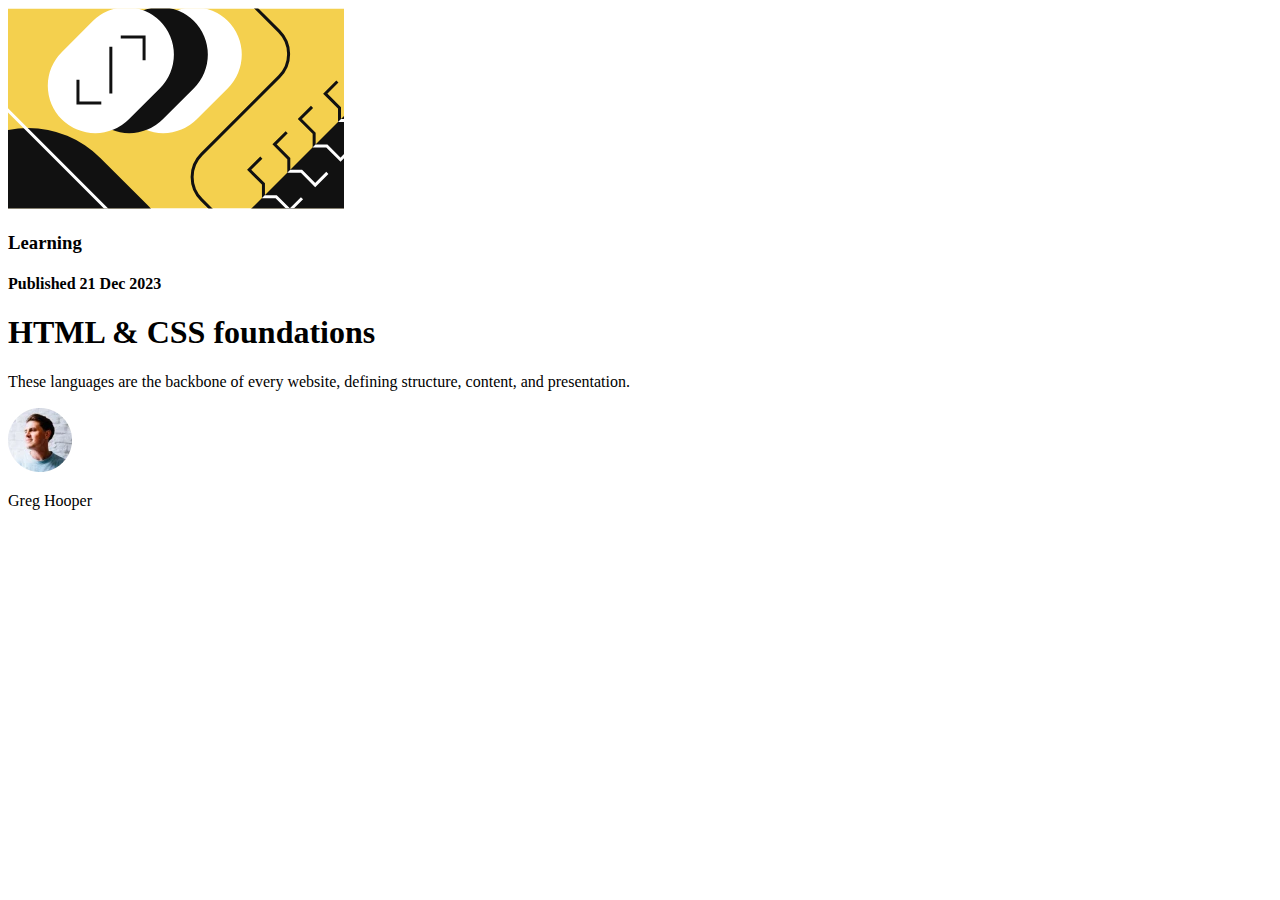
==== challenges/blog-preview-card/index.html @ 8e995fb7 "Add initial project code" ====
<!DOCTYPE html>
<html lang="en">
  <head>
    <meta charset="UTF-8" />
    <meta name="viewport" content="width=device-width, initial-scale=1.0" />
    <!-- displays site properly based on user's device -->

    <link
      rel="icon"
      type="image/png"
      sizes="32x32"
      href="./assets/images/favicon-32x32.png"
    />

    <title>Frontend Mentor | Blog preview card</title>
  </head>
  <body>
    <div class="card-container">
      <img src="assets/images/illustration-article.svg" alt="" />
      <h3 class="course-category">Learning</h3>
      <h4 class="published-date">Published 21 Dec 2023</h4>
      <h1 class="course-title">HTML & CSS foundations</h1>
      <p class="course-description">
        These languages are the backbone of every website, defining structure,
        content, and presentation.
      </p>
      <div class="author">
        <img src="assets/images/image-avatar.webp" alt="" />
        <p class="author-text">Greg Hooper</p>
      </div>
    </div>
    <!-- <div class="attribution">
      Challenge by
      <a href="https://www.frontendmentor.io?ref=challenge" target="_blank"
        >Frontend Mentor</a
      >. Coded by <a href="#">Matt Wheeler</a>.
    </div> -->
  </body>
</html>
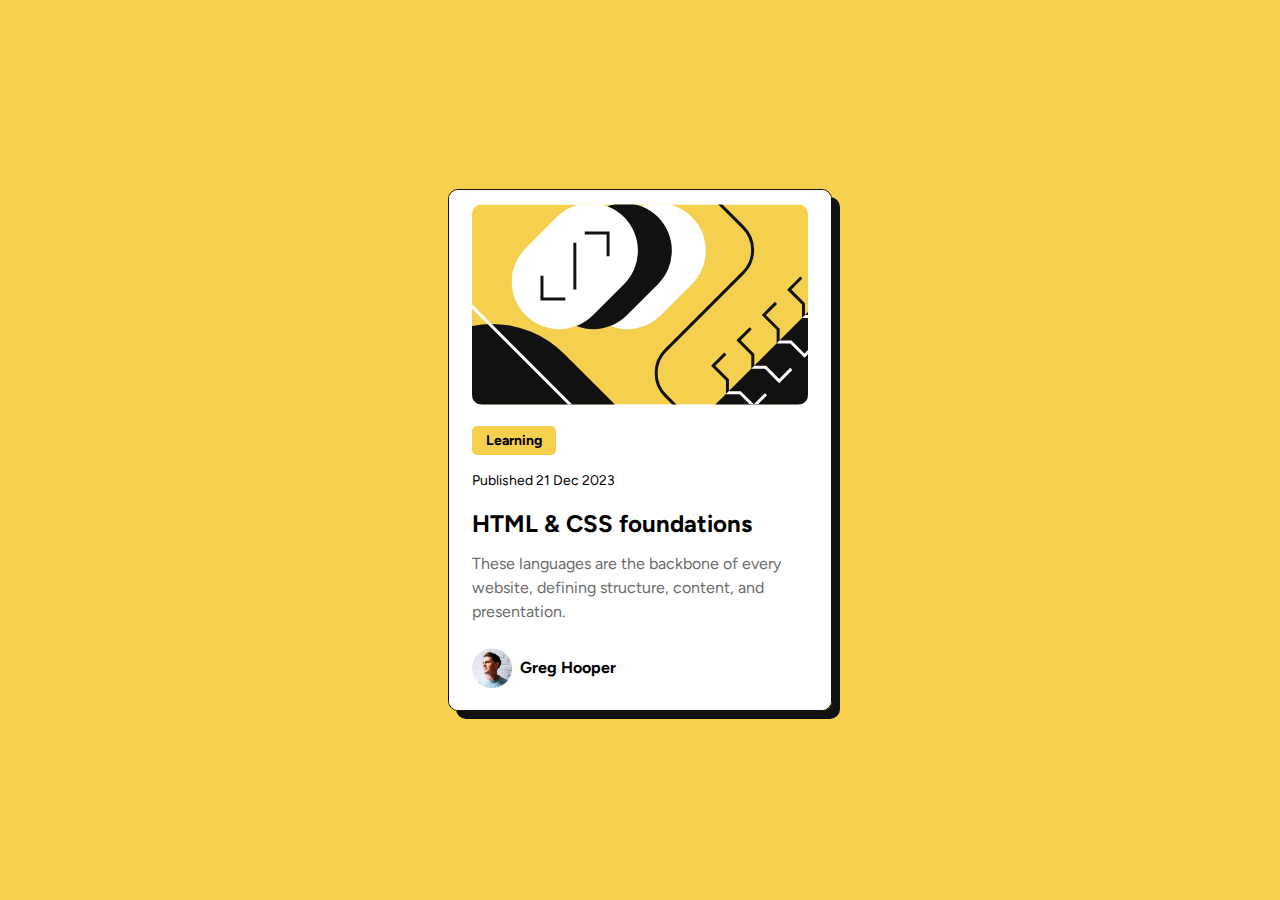
==== commit 6abef42d: "Finish blog-preview-card challenge" ====
--- a/challenges/blog-preview-card/index.html
+++ b/challenges/blog-preview-card/index.html
@@ -11,24 +11,31 @@
       sizes="32x32"
       href="./assets/images/favicon-32x32.png"
     />
+    <link rel="stylesheet" href="app.css" />
 
     <title>Frontend Mentor | Blog preview card</title>
   </head>
   <body>
-    <div class="card-container">
-      <img src="assets/images/illustration-article.svg" alt="" />
-      <h3 class="course-category">Learning</h3>
-      <h4 class="published-date">Published 21 Dec 2023</h4>
-      <h1 class="course-title">HTML & CSS foundations</h1>
-      <p class="course-description">
-        These languages are the backbone of every website, defining structure,
-        content, and presentation.
-      </p>
-      <div class="author">
-        <img src="assets/images/image-avatar.webp" alt="" />
-        <p class="author-text">Greg Hooper</p>
-      </div>
-    </div>
+    <section class="card-section">
+      <article class="card-content">
+        <div class="course-image">
+          <img src="assets/images/illustration-article.svg" alt="" />
+        </div>
+        <div class="course-information">
+          <h3 class="course-category">Learning</h3>
+          <h4 class="published-date">Published 21 Dec 2023</h4>
+          <h1 class="course-title">HTML & CSS foundations</h1>
+          <p class="course-description">
+            These languages are the backbone of every website, defining
+            structure, content, and presentation.
+          </p>
+          <div class="author">
+            <img src="assets/images/image-avatar.webp" alt="" />
+            <p class="author-text">Greg Hooper</p>
+          </div>
+        </div>
+      </article>
+    </section>
     <!-- <div class="attribution">
       Challenge by
       <a href="https://www.frontendmentor.io?ref=challenge" target="_blank"
--- a/challenges/blog-preview-card/app.css
+++ b/challenges/blog-preview-card/app.css
@@ -0,0 +1,94 @@
+:root {
+  --color-yellow: #f4d04e;
+  --color-grey-950: #111111;
+  --color-grey-500: #6b6b6b;
+  --color-white: #fff;
+}
+
+*,
+*::before,
+*::after {
+  box-sizing: border-box;
+}
+
+@font-face {
+  font-family: "Figtree"; /* Name the font */
+  src: url("assets/fonts/Figtree-VariableFont_wght.ttf") format("truetype"); /* Path to the font file */
+  font-weight: 100 900; /* Define the weight range supported by the variable font */
+  font-style: normal; /* Specify the font style */
+  font-display: swap; /* Optional: Use swap to avoid rendering delays */
+}
+
+body {
+  margin: 0;
+  font-family: "Figtree";
+  background-color: var(--color-yellow);
+  display: flex;
+  justify-content: center;
+  align-items: center;
+  height: 100vh;
+  line-height: 150%;
+}
+
+.card-section {
+  display: flex;
+  justify-content: center;
+  align-items: center;
+  max-width: 384px;
+  max-height: 522px;
+  border: 0.3mm solid var(--color-grey-950);
+  border-radius: 10px;
+  overflow: hidden;
+  box-shadow: var(--color-grey-950) 8px 8px;
+}
+
+.card-content {
+  background-color: var(--color-white);
+  display: flex;
+  flex-direction: column;
+  padding: 23px;
+}
+
+.course-image img {
+  border-radius: 10px;
+}
+
+.author {
+  display: flex;
+  justify-content: flex-start;
+  align-items: center;
+  gap: 0.5em;
+}
+
+.author img {
+  vertical-align: middle;
+  width: 40px;
+}
+
+.course-category {
+  display: inline-block;
+  background-color: var(--color-yellow);
+  border-radius: 5px;
+  padding: 0.2em 1em;
+  font-size: 14px;
+  font-weight: bold;
+}
+
+.published-date {
+  margin-top: 0;
+  font-size: 14px;
+  font-weight: 400;
+}
+
+.course-title {
+  font-size: 24px;
+}
+
+.course-description {
+  font-weight: 400;
+  color: var(--color-grey-500);
+}
+
+.author-text {
+  font-weight: 700;
+}
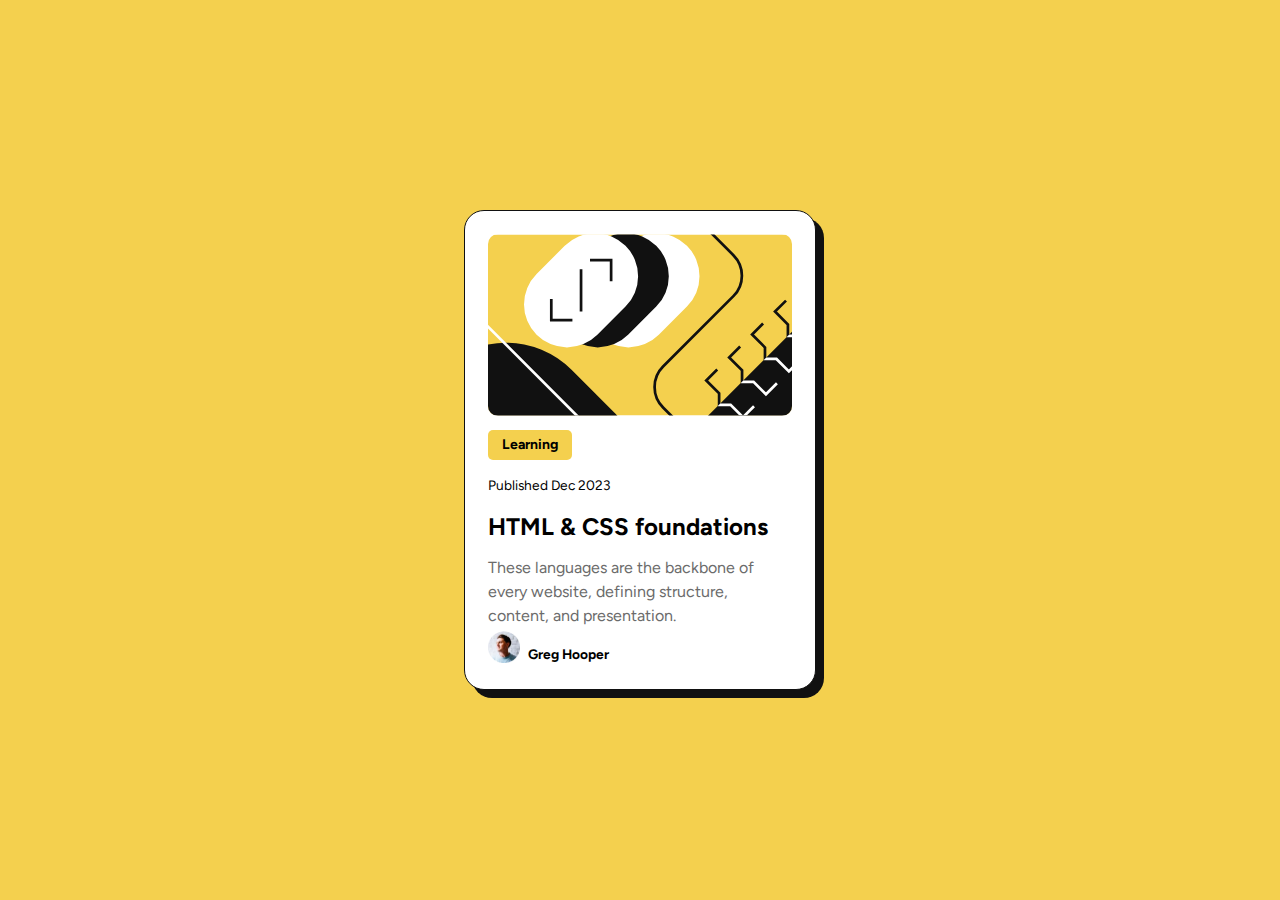
==== commit b19f194c: "Apply feedback on html and css" ====
--- a/challenges/blog-preview-card/index.html
+++ b/challenges/blog-preview-card/index.html
@@ -16,26 +16,26 @@
     <title>Frontend Mentor | Blog preview card</title>
   </head>
   <body>
-    <section class="card-section">
+    <main class="card-section">
       <article class="card-content">
         <div class="course-image">
           <img src="assets/images/illustration-article.svg" alt="" />
         </div>
         <div class="course-information">
-          <h3 class="course-category">Learning</h3>
-          <h4 class="published-date">Published 21 Dec 2023</h4>
+          <p class="course-category">Learning</p>
+          <p class="published-date">Published <time datetime="2023-12-21">Dec 2023</p></time> 
           <h1 class="course-title">HTML & CSS foundations</h1>
           <p class="course-description">
             These languages are the backbone of every website, defining
             structure, content, and presentation.
           </p>
           <div class="author">
-            <img src="assets/images/image-avatar.webp" alt="" />
+            <img src="assets/images/image-avatar.webp" alt="Headshot of Greg Cooper" />
             <p class="author-text">Greg Hooper</p>
           </div>
         </div>
       </article>
-    </section>
+    </main>
     <!-- <div class="attribution">
       Challenge by
       <a href="https://www.frontendmentor.io?ref=challenge" target="_blank"
--- a/challenges/blog-preview-card/app.css
+++ b/challenges/blog-preview-card/app.css
@@ -1,14 +1,99 @@
+/* Box sizing rules */
+*,
+*::before,
+*::after {
+  box-sizing: border-box;
+}
+
+/* Prevent font size inflation */
+html {
+  -moz-text-size-adjust: none;
+  -webkit-text-size-adjust: none;
+  text-size-adjust: none;
+}
+
+/* Remove default margin in favour of better control in authored CSS */
+body,
+h1,
+h2,
+h3,
+h4,
+p,
+figure,
+blockquote,
+dl,
+dd {
+  margin-block-end: 0;
+}
+
+/* Remove list styles on ul, ol elements with a list role, which suggests default styling will be removed */
+ul[role="list"],
+ol[role="list"] {
+  list-style: none;
+}
+
+/* Set core body defaults */
+body {
+  min-height: 100vh;
+  line-height: 1.5;
+}
+
+/* Set shorter line heights on headings and interactive elements */
+h1,
+h2,
+h3,
+h4,
+button,
+input,
+label {
+  line-height: 1.1;
+}
+
+/* Balance text wrapping on headings */
+h1,
+h2,
+h3,
+h4 {
+  text-wrap: balance;
+}
+
+/* A elements that don't have a class get default styles */
+a:not([class]) {
+  text-decoration-skip-ink: auto;
+  color: currentColor;
+}
+
+/* Make images easier to work with */
+img,
+picture {
+  max-width: 100%;
+  display: block;
+}
+
+/* Inherit fonts for inputs and buttons */
+input,
+button,
+textarea,
+select {
+  font-family: inherit;
+  font-size: inherit;
+}
+
+/* Make sure textareas without a rows attribute are not tiny */
+textarea:not([rows]) {
+  min-height: 10em;
+}
+
+/* Anything that has been anchored to should have extra scroll margin */
+:target {
+  scroll-margin-block: 5ex;
+}
+
 :root {
   --color-yellow: #f4d04e;
   --color-grey-950: #111111;
   --color-grey-500: #6b6b6b;
   --color-white: #fff;
-}
-
-*,
-*::before,
-*::after {
-  box-sizing: border-box;
 }
 
 @font-face {
@@ -21,25 +106,21 @@
 
 body {
   margin: 0;
-  font-family: "Figtree";
+  font-family: "Figtree", system-ui, sans-serif;
   background-color: var(--color-yellow);
   display: flex;
   justify-content: center;
   align-items: center;
-  height: 100vh;
+  min-height: 100svh;
   line-height: 150%;
+  padding: 16px;
 }
 
 .card-section {
   display: flex;
   justify-content: center;
   align-items: center;
-  max-width: 384px;
-  max-height: 522px;
-  border: 0.3mm solid var(--color-grey-950);
-  border-radius: 10px;
-  overflow: hidden;
-  box-shadow: var(--color-grey-950) 8px 8px;
+  max-width: 22rem;
 }
 
 .card-content {
@@ -47,10 +128,17 @@
   display: flex;
   flex-direction: column;
   padding: 23px;
+  border: 0.3mm solid var(--color-grey-950);
+  border-radius: 20px;
+  overflow: hidden;
+  box-shadow: var(--color-grey-950) 8px 8px;
 }
 
 .course-image img {
   border-radius: 10px;
+  display: block;
+  height: auto;
+  max-width: 100%;
 }
 
 .author {
@@ -62,7 +150,7 @@
 
 .author img {
   vertical-align: middle;
-  width: 40px;
+  width: 32px;
 }
 
 .course-category {
@@ -75,13 +163,18 @@
 }
 
 .published-date {
-  margin-top: 0;
-  font-size: 14px;
+  font-size: 0.86rem;
   font-weight: 400;
 }
 
 .course-title {
-  font-size: 24px;
+  font-size: 1.5rem;
+  transition: color 0.2s;
+}
+
+.course-title:hover {
+  color: var(--color-yellow);
+  cursor: pointer;
 }
 
 .course-description {
@@ -91,4 +184,5 @@
 
 .author-text {
   font-weight: 700;
+  font-size: 0.86rem;
 }
